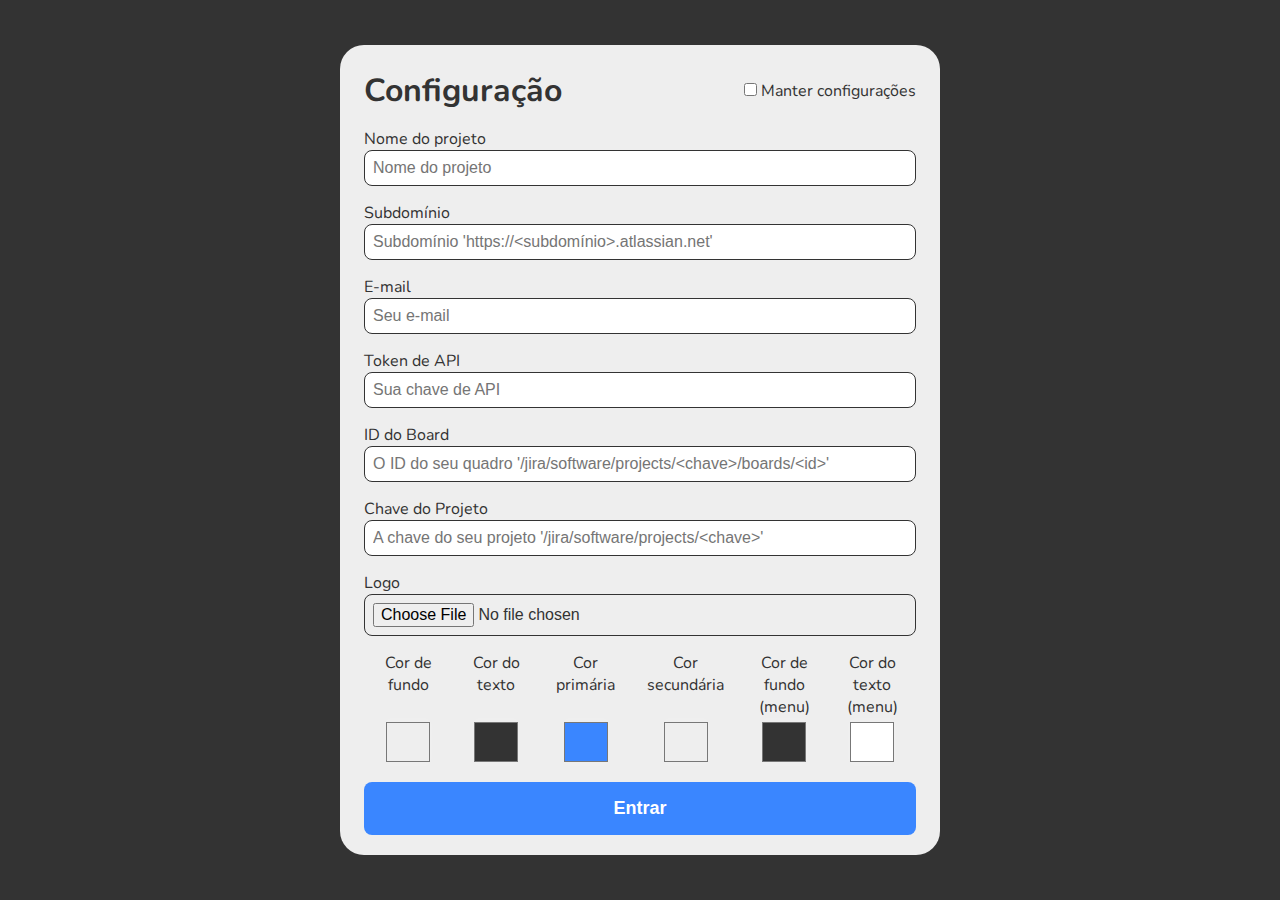
==== index.html @ 93352c21 "first commit" ====
<!DOCTYPE html>
<html lang="en">
  <head>
    <meta charset="UTF-8" />
    <meta name="viewport" content="width=device-width, initial-scale=1.0" />
    <title>Status Report</title>
    <link rel="stylesheet" href="./style.css" />
    <link rel="preconnect" href="https://fonts.googleapis.com" />
    <link rel="preconnect" href="https://fonts.gstatic.com" crossorigin />
    <link
      href="https://fonts.googleapis.com/css2?family=Nunito:ital,wght@0,200..1000;1,200..1000&display=swap"
      rel="stylesheet"
    />
  </head>
  <body class="login-page">
    <main id="login">
      <div class="row title">
        <h1>Configuração</h1>
        <div class="checkbox">
          <input type="checkbox" name="save-config" id="save-config" />
          <label for="save-config">Manter configurações</label>
        </div>
      </div>
      <form id="login-form">
        <label for="project-name">Nome do projeto</label>
        <input
          type="text"
          placeholder="Nome do projeto"
          id="project-name"
          name="project-name"
          required
        />
        <label for="subdomain">Subdomínio</label>
        <input
          type="text"
          placeholder="Subdomínio 'https://<subdomínio>.atlassian.net'"
          id="subdomain"
          name="subdomain"
          required
        />
        <label for="username">E-mail</label>
        <input
          type="text"
          placeholder="Seu e-mail"
          id="username"
          name="username"
          required
        />
        <label for="api-token">Token de API</label>
        <input
          type="password"
          placeholder="Sua chave de API"
          id="api-token"
          name="api-token"
          required
        />
        <label for="board-id">ID do Board</label>
        <input
          type="text"
          placeholder="O ID do seu quadro '/jira/software/projects/<chave>/boards/<id>'"
          id="board-id"
          name="board-id"
          required
        />
        <label for="project-key">Chave do Projeto</label>
        <input
          type="text"
          placeholder="A chave do seu projeto '/jira/software/projects/<chave>'"
          id="project-key"
          name="project-key"
          required
        />
        <label for="logo-image">Logo</label>
        <input type="file" name="logo-image" id="logo-image" />
        <div class="row">
          <div class="col">
            <label for="app-back-color">Cor de fundo</label>
            <input
              type="color"
              name="app-back-color"
              id="app-back-color"
              value="#eeeeee"
            />
          </div>
          <div class="col">
            <label for="app-text-color">Cor do texto</label>
            <input
              type="color"
              name="app-text-color"
              id="app-text-color"
              value="#333333"
            />
          </div>
          <div class="col">
            <label for="app-primary-color">Cor primária</label>
            <input
              type="color"
              name="app-primary-color"
              id="app-primary-color"
              value="#3a86ff"
            />
          </div>
          <div class="col">
            <label for="app-secondary-color">Cor secundária</label>
            <input
              type="color"
              name="app-secondary-color"
              id="app-secondary-color"
              value="#eeeeee"
            />
          </div>
          <div class="col">
            <label for="menu-back-color">Cor de fundo (menu)</label>
            <input
              type="color"
              name="menu-back-color"
              id="menu-back-color"
              value="#333333"
            />
          </div>
          <div class="col">
            <label for="menu-text-color">Cor do texto (menu)</label>
            <input
              type="color"
              name="menu-text-color"
              id="menu-text-color"
              value="#ffffff"
            />
          </div>
        </div>

        <button type="submit">Entrar</button>
      </form>
    </main>

    <script>
      // window.baseUrl = `https://${sessionStorage.getItem(
      //   "subdomain"
      // )}.atlassian.net/rest`;
      // if (window.location.hostname === "localhost") {
      //   window.baseUrl =
      //     "https://cors-anywhere.herokuapp.com/" + window.baseUrl;
      // }
      // window.username = sessionStorage.getItem("username");
      // window.boardId = sessionStorage.getItem("boardId");
      // window.projectKey = sessionStorage.getItem("projectKey");
      // window.apiToken = sessionStorage.getItem("apiToken");
      // window.authKey = btoa(`${username}:${apiToken}`);
    </script>
    <script src="./index.js"></script>
  </body>
</html>
---- style.css ----
:root {
    font-size: 62.5%;
    --menu-back-color: #333;
    --menu-text-color: #fff;
    --app-back-color: #eee;
    --app-text-color: #333;
    --button-back-color: #eee;
    --button-text-color: #333;
    --button-hover-back-color: #bbb;
    --button-hover-text-color: #111;
    --primary-color: #3a86ff;
    --logo-url: url(./logo.png);
}

*, 
*:after,
*:before {
    margin: 0;
    padding: 0;
    box-sizing: border-box;
    text-decoration: none;
    font-optical-sizing: auto;
}
body {
    font-size: 1.6rem;
    list-style-type: none;
    width: 100vw;
    height: 100vh;
    overflow: hidden;
    display: grid;
    grid-template-areas: 'header header' 'menu main';
    grid-template-rows: 9.6rem 1fr;
    grid-template-columns: 30rem 1fr;
    background-color: var(--menu-back-color);
    color: var(--menu-text-color);
    font-family: "Nunito", sans-serif;
}
body.login-page {
    display: flex;
    justify-content: center;
    align-items: center;
}

/* LOGIN */
#login {
    display: flex;
    flex-direction: column;
    width: 90%;
    max-width: 60rem;
    max-height: 90vh;
    overflow: auto;
    padding: 2.4rem;
    background-color: var(--app-back-color);
    color: var(--app-text-color);
    border-radius: 2.4rem;
}
#login form {
    display: flex;
    flex-direction: column;
}
#login form label{
    margin-top: 1.6rem;
}
#login form input{
    padding: 0.8rem;
    font-size: 1.6rem;
    border-radius: 0.8rem;
    border: 1px solid #333;
}
#login form  input[type="color"] {
    padding: 0;
    border: none;
    width: 4.8rem;
    height: 4.8rem;
    border-radius: 0.8rem;
}

#login form button {
    margin-top: 1.6rem;
    padding: 1.6rem;
    font-size: 1.8rem;
    font-weight: 700;
    border-radius: 0.8rem;
    border: none;
    background-color: var(--primary-color);
    color: var(--menu-text-color);
    cursor: pointer;
    transition: all 0.2s;
}
#login .row {
    display: flex;
}
#login .row.title {
    align-items: center;
    justify-content: space-between;
}
#login .row .col {
    flex: 1;
    display: flex;
    flex-direction: column;
    align-items: center;
    justify-content: space-between;
    margin: 0 1.6rem;
    text-align: center;
    text-wrap: wrap;
}

/* HEADER */
#header {
    grid-area: header;
    display: flex;
}
#header .logo {
    font-size: 3.2rem;
    width: 30rem;
    height: 100%;
    display: flex;
    justify-content: center;
    align-items: center;
}
#header .tasks-container {
    flex: 1;
    display: flex;
}
#header .task-percent {
    flex: 1;
    margin: 1.6rem;
    background-color: var(--app-back-color);
    color: var(--app-text-color);
    border-radius: 1.6rem;
    display: flex;
    align-items: center;
    padding: .8rem;
}
#header .task-percent .chart {
    width: 4.8rem;
    height: 4.8rem;
    border-radius: 50%;
    background-color: #333;
    margin: 0 1.6rem 0 0;
}

#header .task-percent p {
    font-size: 1.8rem;
    font-weight: 700;
}
#header .task-percent p .sprint-tasks {
    color: var(--primary-color)
}

/* MENU */
#menu {
    grid-area: menu;
    display: flex;
    flex-direction: column;
    padding: 1.6rem;
}
#menu #sprint-select {
    font-size: 1.8rem;
    padding: 1.6rem;
    border-radius: 1.6rem;
}
#menu .sprint-buttons {
    display: flex;
    flex-direction: column;
}
#menu .update-button {
    display: flex;
    justify-content: center;
    align-items: center;
    padding: 1.6rem;
    font-size: 1.8rem;
    border-radius: 1.6rem;
    border: none;
    margin-top: 3.2rem;
    background-color: var(--button-back-color);
    color: var(--button-text-color);
    transition: all 0.2s;
    cursor: pointer;
    opacity: 0.6;
}
#menu .update-button.active {
    background-color: var(--primary-color);
    color: var(--menu-text-color);
    opacity: 1;
}
#menu .update-button:hover {
    background-color: var(--button-hover-back-color);
    color: var(--button-hover-text-color);
    opacity: 1;
}

/* MAIN */
#main {
    grid-area: main;
    display: flex;
    overflow: hidden;
    border-radius: 3.2rem 0 0 0;
    background-color: var(--app-back-color);
    color: var(--app-text-color);
}

#main .chart-list {
    flex: 1;
    overflow-x: hidden;
    overflow-y: auto;
    display: flex;
    flex-direction: column;
    padding: 3.2rem;
}
#main .task-list {
    flex: 1;
    overflow-x: hidden;
    overflow-y: auto;
}
#main .chart-row {
    display: flex;
}
#main .chart-row .chart-container {
    flex: 1;
    display: block;
}
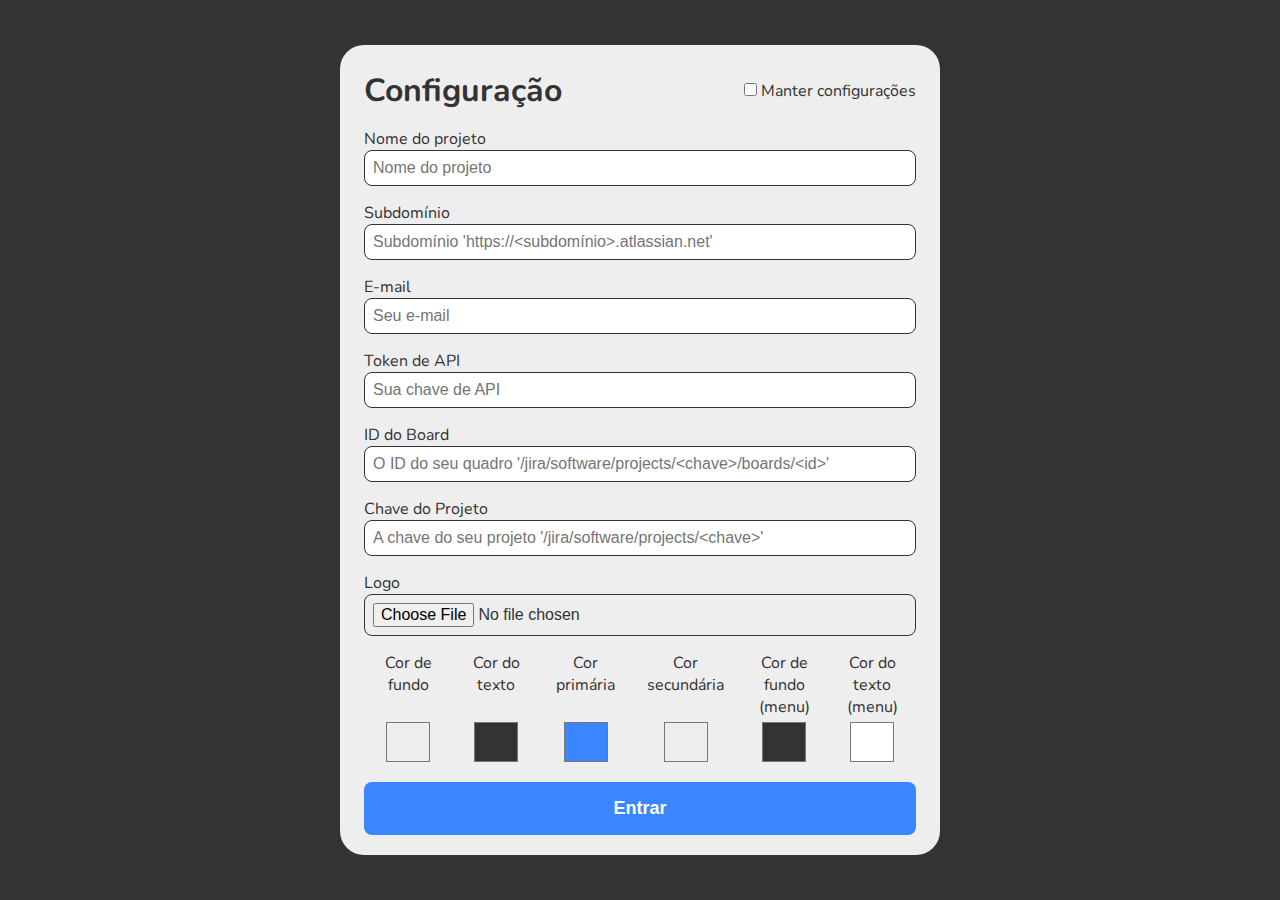
==== commit 33394928: "remove comments" ====
--- a/index.html
+++ b/index.html
@@ -132,21 +132,6 @@
         <button type="submit">Entrar</button>
       </form>
     </main>
-
-    <script>
-      // window.baseUrl = `https://${sessionStorage.getItem(
-      //   "subdomain"
-      // )}.atlassian.net/rest`;
-      // if (window.location.hostname === "localhost") {
-      //   window.baseUrl =
-      //     "https://cors-anywhere.herokuapp.com/" + window.baseUrl;
-      // }
-      // window.username = sessionStorage.getItem("username");
-      // window.boardId = sessionStorage.getItem("boardId");
-      // window.projectKey = sessionStorage.getItem("projectKey");
-      // window.apiToken = sessionStorage.getItem("apiToken");
-      // window.authKey = btoa(`${username}:${apiToken}`);
-    </script>
     <script src="./index.js"></script>
   </body>
 </html>
